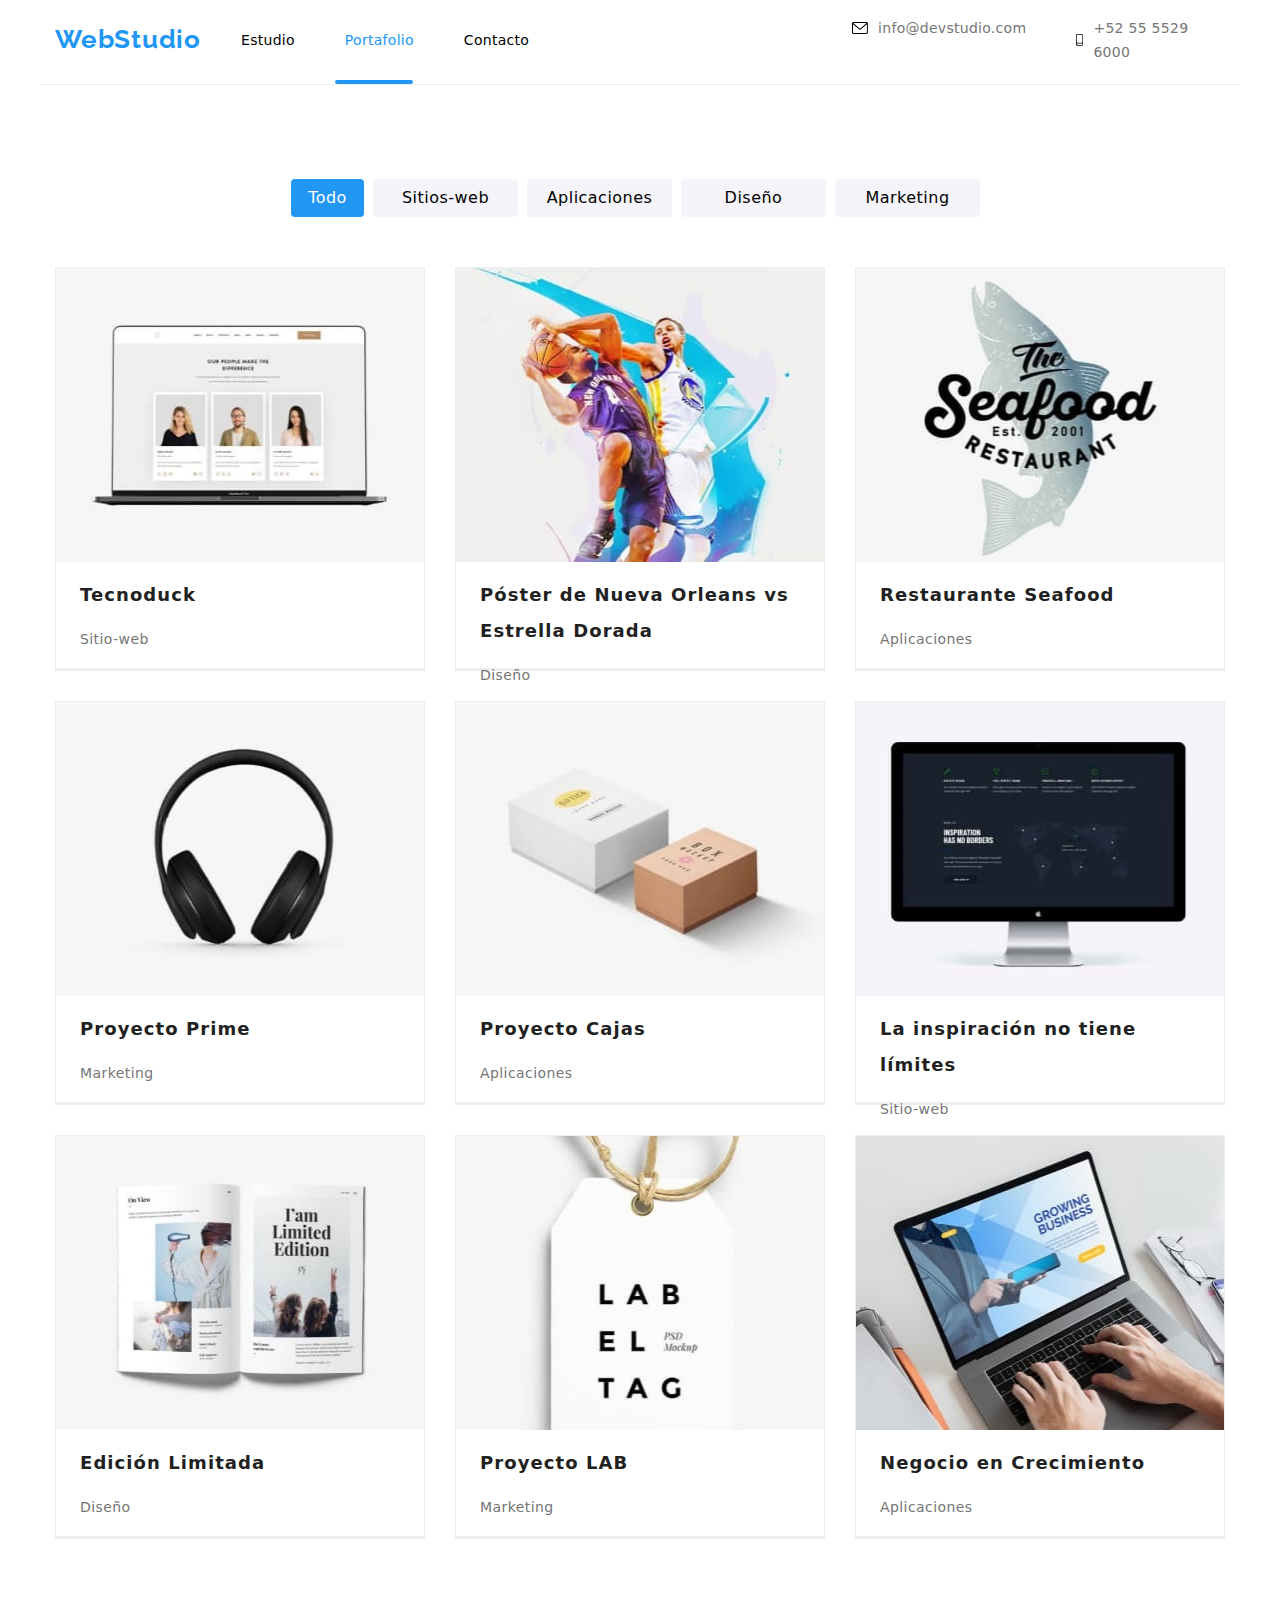
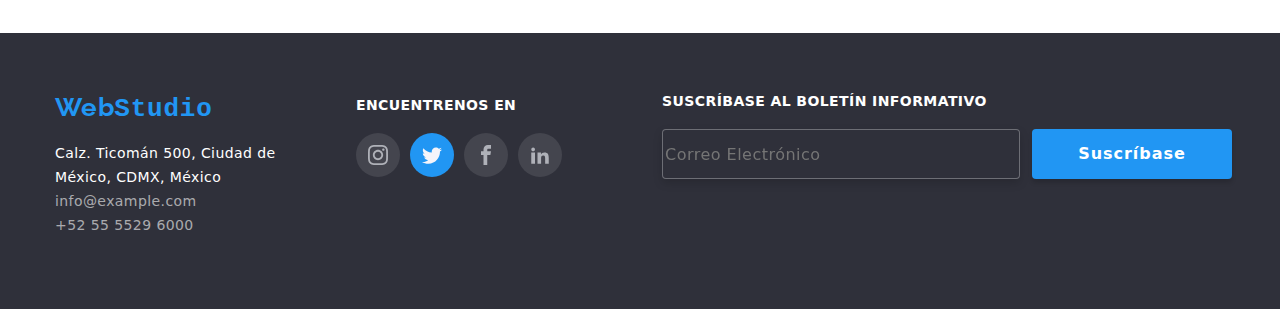
==== portfolio.html @ b9a4eb81 "Se agrego formulaciorio al footer" ====
<!DOCTYPE html>
<html lang="en">

<head>
    <meta charset="UTF-8">
    <meta http-equiv="X-UA-Compatible" content="IE=edge">
    <meta name="viewport" content="width=device-width, initial-scale=1.0">
    <title>Portafolio</title>
    <link rel="stylesheet" href="./css/styles.css">
    <link rel="stylesheet" href="./css/modern-normalize.css">
    <link rel="preconnect" href="https://fonts.googleapis.com">
    <link rel="preconnect" href="https://fonts.gstatic.com" crossorigin>
    <link
        href="https://fonts.googleapis.com/css2?family=Raleway:wght@700&family=Roboto:wght@400;500;700;900&display=swap"
        rel="stylesheet">
</head>

<body>
    <!-- <div class="container"> -->
    <header>
        <div class="container portafolio-cabezera">
            <section class="cabezera">
                <nav class="cont-nav">
                    <a class="link-web" href="http://webstudio.com.bo/" target="_blank"
                        title="Ir a pagina">WebStudio</a>
                    <!-- La navegación а otros sitios -->
                    <ul class="link-nav">
                        <li><a href="./index.html">Estudio</a></li>
                        <li class="current"><a href="./portfolio.html">Portafolio</a></li>
                        <li><a href="#">Contacto</a></li>
                    </ul>

                    <!-- target="_blank" Este atribito o etiqueta no regideriona a otra pagina cuando hacemos click sobre algun tipo en especifico del texto -->
                    <!-- title="" Nos pone una descripción cuando pones el cursor sobre algun texto o algo en especifico -->
                </nav>

                <ul class="link-cont">
                    <li>
                        <a class="email1" href="mailto:info@devstudio.com">
                            <svg class="icons-header1" width="70" height="70">
                                <use href="./images/icons.svg#icon-mail"></use>
                            </svg>info@devstudio.com</a>
                    </li>
                    <li><a class="contacto" href="tel:+525555296000">
                            <svg class="icons-header2" width="70" height="70">
                                <use href="./images/icons.svg#icon-telfono-inteligente"></use>
                            </svg>+52 55 5529 6000</a>
                    </li>
                </ul>
            </section>
            <section class="border-portafolio">
            </section>
        </div>
    </header>

    <main>
        <!-- Contenedor del portafolio -->
        <div class="container section">
            <section class="cuepo-portafolio">
                <!-- Contenedor de bonotes -->
                <ul class="cont-button">
                    <li class="cont-boton">
                        <button class="button1" type="button">Todo</button>
                    </li>

                    <li class="cont-boton">
                        <button class="button" type="button">Sitios-web</button>
                    </li>
                    <li class="cont-boton">
                        <button class="button" type="button">Aplicaciones</button>
                    </li>
                    <li class="cont-boton">
                        <button class="button" type="button">Diseño</button>
                    </li>
                    <li class="cont-boton">
                        <button class="button" type="button">Marketing</button>
                    </li>
                </ul>

                <!-- Contenedor de imagenes -->

                <ul class="cont-portafolio-img">
                    <li class="cont-img-portafolio">
                        <a href="#" class="link-portafolio">
                            <img class="image-por" src="./images/img_portafolio1.jpg" alt="Plano 1" width="370">
                            <p class="img-parrafo">Tecnoduck es una plataforma de distribución de coronavirus de
                                última generación.
                                Las compañías usan esta plataforma para
                                el espionaje digital y los ataques a los servidores seguros de la competencia.
                            </p>
                        </a>
                        <h2 class="portfolio-title">Tecnoduck</h2>
                        <p class="portfolio-text">Sitio-web</p>
                    </li>
                    <li class="cont-img-portafolio">
                        <a href="#" class="link-portafolio">
                            <img class="image-por" src="./images/img_portafolio2.jpg" alt="Plano 2" width="370">
                            <p class="img-parrafo">Lorem ipsum dolor sit amet, consectetur adipisicing elit. Nam
                                earum quibusdam possimus sit eligendi maiores labore tenetur, molestiae voluptatum
                                dignissimos.</p>
                        </a>
                        <h2 class="portfolio-title">Póster de Nueva Orleans vs Estrella Dorada</h2>
                        <p class="portfolio-text">Diseño</p>
                    </li>
                    <li class="cont-img-portafolio1">
                        <a href="#" class="link-portafolio">
                            <img class="image-por" src="./images/img_portafolio3.jpg" alt="Plano 3" width="370">
                            <p class="img-parrafo">Lorem ipsum dolor sit amet, consectetur adipisicing elit. Iure
                                culpa ut dolores ipsum minima excepturi, sunt optio aperiam velit incidunt.</p>
                        </a>
                        <h2 class="portfolio-title">Restaurante Seafood</h2>
                        <p class="portfolio-text">Aplicaciones</p>
                    </li>
                    <li class="cont-img-portafolio">
                        <a href="#" class="link-portafolio">
                            <img class="image-por" src="./images/img_portafolio4.jpg" alt="Plano 4" width="370">
                            <p class="img-parrafo">Lorem ipsum dolor sit amet consectetur adipisicing elit. Impedit
                                animi reprehenderit iure, iusto voluptatum facere quibusdam aspernatur tempora
                                consectetur</p>
                        </a>
                        <h2 class="portfolio-title">Proyecto Prime</h2>
                        <p class="portfolio-text">Marketing</p>
                    </li>
                    <li class="cont-img-portafolio">
                        <a href="#" class="link-portafolio">
                            <img class="image-por" src="./images/img_portafolio5.jpg" alt="Plano 5" width="370">
                            <p class="img-parrafo">Tecnoduck es una plataforma de distribución de coronavirus de
                                última generación.
                                Las compañías usan esta plataforma para
                                el espionaje digital y los ataques a los servidores seguros de la competencia.
                            </p>
                        </a>
                        <h2 class="portfolio-title">Proyecto Cajas</h2>
                        <p class="portfolio-text">Aplicaciones</p>
                    </li>
                    <li class="cont-img-portafolio1">
                        <a href="#" class="link-portafolio">
                            <img class="image-por" src="./images/img_portafolio6.jpg" alt="Plano 6" width="370">
                            <p class="img-parrafo">Tecnoduck es una plataforma de distribución de coronavirus de
                                última generación.
                                Las compañías usan esta plataforma para
                                el espionaje digital y los ataques a los servidores seguros de la competencia.
                            </p>
                        </a>
                        <h2 class="portfolio-title">La inspiración no tiene límites</h2>
                        <p class="portfolio-text">Sitio-web</p>
                    </li>
                    <li class="cont-img-portafolio2">
                        <a href="#" class="link-portafolio">
                            <img class="image-por" src="./images/img_portafolio7.jpg" alt="Plano 7" width="370">
                            <p class="img-parrafo">Tecnoduck es una plataforma de distribución de coronavirus de
                                última generación.
                                Las compañías usan esta plataforma para
                                el espionaje digital y los ataques a los servidores seguros de la competencia.
                            </p>
                        </a>
                        <h2 class="portfolio-title">Edición Limitada</h2>
                        <p class="portfolio-text">Diseño</p>
                    </li>
                    <li class="cont-img-portafolio2">
                        <a href="#" class="link-portafolio">
                            <img class="image-por" src="./images/img_portafolio8.jpg" alt="Plano 8" width="370">
                            <p class="img-parrafo">Tecnoduck es una plataforma de distribución de coronavirus de
                                última generación.
                                Las compañías usan esta plataforma para
                                el espionaje digital y los ataques a los servidores seguros de la competencia.
                            </p>
                        </a>
                        <h2 class="portfolio-title">Proyecto LAB</h2>
                        <p class="portfolio-text">Marketing</p>
                    </li>
                    <li class="cont-img-portafolio3">
                        <a href="#" class="link-portafolio">
                            <img class="image-por" src="./images/img_portafolio9.jpg" alt="Plano 9" width="370">
                            <p class="img-parrafo">Tecnoduck es una plataforma de distribución de coronavirus de
                                última generación.
                                Las compañías usan esta plataforma para
                                el espionaje digital y los ataques a los servidores seguros de la competencia.
                            </p>
                        </a>
                        <h2 class="portfolio-title">Negocio en Crecimiento</h2>
                        <p class="portfolio-text">Aplicaciones</p>
                    </li>
                </ul>
            </section>
        </div>
    </main>

    <footer>
        <div class="container container-footer">
            <section class="cont-footer">
                <a class="link-web-footer" href="https://taupe-melba-f719b1.netlify.app/" target="_blank"
                    title="Ir a pagina">Web<samp class="studiouno">Studio</samp></a>
                <address>
                    <ul class="link-footer">
                        <li><a class="link-map" href="https://goo.gl/maps/KDuvCetYGWwRNp6s5" target="_blank"
                                title="Ir a mapa">Calz.
                                Ticomán 500, Ciudad de México, CDMX, México</a></li>
                        <li><a class="link-con" href="mailto:info@example.com"
                                title="Enviar Correo">info@example.com</a>
                        </li>
                        <li><a class="link-con" href="tel:+525555296000">+52 55 5529 6000</a></li>
                    </ul>
                </address>
            </section>
            <div class="cont-footer-redes">
                <h3 class="title-footer">ENCUENTRENOS EN</h3>
                <div class="container-redes-footer">
                    <a class="icons-redes-footer" href="">
                        <svg class="redes" widht="20" heigh="20">
                            <use href="./images/icons.svg#icon-instagram"></use>
                        </svg>
                    </a>
                    <a class="icons-redes-footer1" href="">
                        <svg class="redes" widht="20" height="20">
                            <use href="./images/icons.svg#icon-twitter"></use>
                        </svg>
                    </a>
                    <a class="icons-redes-footer" href="">
                        <svg class="redes" widht="20" height="20">
                            <use href="./images/icons.svg#icon-facebook"></use>
                        </svg>
                    </a>
                    <a class="icons-redes-footer" href="">
                        <svg class="redes" widht="20" height="20">
                            <use href="./images/icons.svg#icon-linkedin"></use>
                        </svg>
                    </a>
                </div>
            </div>
            <form class="form-footer" name="suscripcion" autocomplete="off" novalidate>
                <div class="form-sucrib">
                    <label class="tex-for" for="correo"> SUSCRÍBASE AL BOLETÍN INFORMATIVO</label>
                    <input class="input-footer" type="correo" name="correo" id="correo"
                        placeholder="Correo Electrónico">
                </div>
                <button class="for-button" type="submit">Suscríbase</button>
            </form>
        </div>
    </footer>
    <!-- </div> -->
</body>

</html>
---- css/styles.css ----
body {
    font-family: 'Roboto', 'Arial', sans-serif;
    Background: #ffffff;
    margin: 0%;
}

:root {
    --var-color-text: #757575;
    --var-color-fondo-hover-focus: #2196F3;
    --var-colo-text-hover-focus: #FFFFFF;
    --var-color-fondo: #2F303A;
    --var-color-fondo1: #F5F4FA;
}

.container {
    width: 1200px;
    margin-left: 15px;
    margin-right: 15px;
    margin: 0 auto;
}

.section {
    margin: 0 auto;
    padding-bottom: 94px;
    padding-top: 94px;
    /* background: #2196F3; */
}


/* En esta posición trabajamos en el header */

header {
    background: #FFFFFF;
}

.principal-cabezera {
    border-bottom: 4px solid #ECECEC;
}

.portafolio-cabezera {
    border-bottom: 1px solid #ECECEC;
}

.cabezera {
    height: 80px;
    display: flex;
}

.cont-nav {
    display: flex;
    padding-left: 15px;
}

.link-web {
    text-decoration: none;
    margin: auto;

    font-family: 'Raleway';
    font-style: normal;
    font-weight: 700;
    font-size: 26px;
    line-height: 1.15em;
    text-align: right;
    letter-spacing: 0.03em;
    color: #2196F3;
}

.border-principal {
    width: 48px;
    height: 4px;
    margin-left: 200px;
    top: 76px;

    background: #2196F3;
    border-radius: 2px;
}

.border-portafolio {
    width: 78px;
    height: 4px;
    margin-left: 295px;
    top: 0px;

    background: #2196F3;
    border-radius: 2px;
}

/* Estilos de svg */

.icons-header {
    Width: 16px;
    Height: 12px;
    margin-right: 10px;
    padding: 0px;
}

.icons-header1 {
    Width: 16px;
    Height: 12px;
    margin-right: 10px;
    padding: 0px;
}

.icons-header2 {
    Width: 10px;
    Height: 16px;
    margin-right: 10px;
    padding: 0px;
}

.email:hover,
.contacto:hover,
.email:focus,
.contacto:focus,
.email1:hover,
.email1:focus {
    fill: #2196F3;
}

.images-vect {
    display: flex;
    justify-content: center;
    align-items: center;
    width: 270px;
    height: 120px;
    background: #F5F4FA;
    margin-bottom: 30px;
}


.images-vect:hover {
    border: 2px solid var(--var-color-fondo-hover-focus);
    border-radius: 2px;
}

.images-vect:hover {
    fill: #2196F3;
}

.container-redes-socia {
    display: flex;
    justify-content: center;
    height: 44px;
    margin-top: 16px;
    padding: 0px;
    margin: 0 auto;
    margin-top: 16px;
}

.container-redes-footer {
    display: flex;
    justify-content: center;
    height: 44px;
    margin-top: 16px;
    padding: 0px;
    margin: 0 auto;
    margin-top: 16px;
}

.icons-redes {
    border-radius: 50%;
    height: 44px;
    margin-right: 10px;
    padding: 12px;
    fill: #afb1b8;
    margin-bottom: 0px;
}

.icons-redes-footer {
    border-radius: 50%;
    height: 44px;
    margin-right: 10px;
    padding: 12px;
    background: rgba(255, 255, 255, 0.1);
    fill: #afb1b8;
    margin-bottom: 0px;
}

.icons-redes-footer1 {
    border-radius: 50%;
    height: 44px;
    margin-right: 10px;
    padding: 12px;
    background: #2196F3;
    fill: #F5F4FA;
    margin-bottom: 0px;
}

.icons-redes:hover,
.icons-redes-footer:hover,
.icons-redes-footer1:hover,
.icons-redes:focus,
.icons-redes-footer:focus,
.icons-redes-footer1:focus {
    background: #2196F3;
    fill: #F5F4FA;
}

.redes {
    width: 20px;
    height: 20px;
}

section.container-clientes {
    display: flex;
    flex-direction: column;
    margin: 0 auto;
    margin-top: 59px;
}

.container-icons-clientes {
    display: flex;
    justify-content: center;
}

.icons-clientes {
    display: flex;
    justify-content: center;
    align-items: center;
    border: 1px solid #AFB1B8;
    border-radius: 4px;
    Width: 170px;
    Height: 81px;
    fill: #AFB1B8;
    margin-right: 30px;
}

.icons-clientes-6 {
    display: flex;
    justify-content: center;
    align-items: center;
    border: 1px solid #AFB1B8;
    border-radius: 4px;
    Width: 170px;
    Height: 81px;
    fill: #AFB1B8;
}

.icons-clientes:hover,
.icons-clientes-6:hover {
    fill: #2196F3;
    border: 2px solid var(--var-color-fondo-hover-focus);
    border-radius: 2px;
}

.cliente-1 {
    width: 41px;
    height: 46.7px;
}

.cliente-2 {
    width: 40px;
    height: 52px;
}

.cliente-3 {
    width: 43.46px;
    height: 41.18px;
}

.cliente-4 {
    width: 84.44px;
    height: 40.62px;
}

.cliente-5 {
    width: 62.54px;
    height: 45.43px;
}

.cliente-6 {
    width: 93.73px;
    height: 43.93px;
}

.title-footer {
    font-style: normal;
    font-weight: 700;
    font-size: 14px;
    line-height: 1.7142em;
    letter-spacing: 0.03em;
    text-transform: uppercase;
    color: #FFFFFF;
    margin: 0 auto;
}

.cont-footer {
    margin-right: 70px;
}

/* En esta posición trabajo en la lista de navegación */
.link-nav {
    display: flex;
    list-style: none;
    margin: auto;
}

.link-nav a {
    text-decoration: none;
    font-style: normal;
    color: var(--var-color-title);
    font-weight: 500;
    font-size: 14px;
    line-height: 1.7142em;
    letter-spacing: 0.02em;
    margin: auto;
    margin-right: 50px;

}

.current {
    color: var(--var-color-fondo-hover-focus);
}

.link-nav a:hover,
.link-nav a:focus,
.link-nav a:active {
    color: var(--var-color-fondo-hover-focus);
}


/* En esta ósición trabajo de la lista de contacto */

.link-cont {
    display: flex;
    list-style: none;
    margin: auto;
    padding: 0px;
    padding-left: 273px;

}

.link-cont a {
    display: flex;
    align-items: center;
    text-decoration: none;
    font-style: normal;
    font-weight: 500;
    font-size: 14px;
    line-height: 1.7142em;
    letter-spacing: 0.02em;
    color: var(--var-color-text);
    margin-right: 50px;
    padding: 0px;
}

a.email {
    color: #2196F3;
}

svg.icons-header {
    fill: #2196F3;
}



.link-cont a:hover,
.link-cont a:focus {
    color: var(--var-color-fondo-hover-focus);
}

/* Ya esta listo el header */
/* ************************************** */
/* En esta posición trabajamos en el main */
/* ************************************** */
main {
    background: var(--var-colo-text-hover-focus);
}

main li {
    list-style: none;
}

.conten-prin {
    background-image: linear-gradient(rgba(47, 48, 58, 0.4), rgba(47, 48, 58, 0.4)), url(../images/images2/Imagen.jpg);
    background-size: cover;
    max-width: 1600px;
    min-height: 600px;
    filter: drop-shadow(0px 4px 4px rgba(0, 0, 0, 0.25));
    margin: auto;
    padding-top: 200px;
    padding-bottom: 181px;
}

/* Trabajo en la section del titulo principal */

.title {
    width: 696px;
    display: block;
    margin: 0 auto;
    padding: 0px;
    padding-bottom: 41px;
    font-style: normal;
    font-weight: 900;
    font-size: 44px;
    line-height: 1.363em;
    /* or 136% */

    text-align: center;
    justify-content: center;
    letter-spacing: 0.06em;
    text-transform: uppercase;

    color: #FFFFFF;
}

/* Trabajo en la seción del boton pagina Principal */
.boton {
    /* Centrar boton */
    display: flex;
    margin: 0 auto;
    align-items: center;
    justify-content: center;
    background: #2196F3;
    color: #FFFFFF;
    padding-top: 10px;
    padding-left: 32px;
    padding-right: 32px;
    padding-bottom: 10px;

    /* Le damos estilo a las letras  */
    font-family: inherit;
    font-style: normal;
    font-weight: 700;
    font-size: 16px;
    line-height: 1.875em;
    letter-spacing: 0.06em;
    cursor: pointer;
    border-radius: 4px;
    border: 2px solid var(--brand-color);
}

.boton:hover,
.boton:focus,
.boton:active {
    box-shadow: 0px 4px 4px rgba(0, 0, 0, 0.15);
    background: var(--var-color-fondo-hover-focus);
    color: var(--var-colo-text-hover-focus);
}

.principal-detalles {
    padding: 0px;
    margin: 0 auto;
}

.principal-detalles ul {
    display: flex;
    justify-content: center;
    margin: 0 auto;
    padding: 0px;
}

.lis-detalle {
    margin-right: 30px;
}

.principal-title {
    font-style: normal;
    font-weight: 700;
    font-size: 14px;
    line-height: 1.428em;
    letter-spacing: 0.03em;
    text-transform: uppercase;
    margin: 0 auto;
    color: var(--var-color-title);
}

.principal-text {
    width: 270px;
    margin: auto;
    font-size: 14px;
    text-align: justify;
    line-height: 1.71em;
    /* or 171% */
    letter-spacing: 0.03em;
    color: var(--var-color-text);
}

.principal-title-equipo {
    font-style: normal;
    font-weight: 700;
    font-size: 14px;
    text-align: center;
    line-height: 1.428em;
    letter-spacing: 0.03em;
    text-transform: uppercase;
    color: var(--var-color-title);
}

/* Aplicamos hover para los titulos */
.title:hover,
.principal-title:hover,
.principal-title:hover,
.principal-text:hover,
.principal-text:active,
.title-pg-principal:hover,
.principal-title-equipo:hover,
.principal-text-equipo:hover,
.portfolio-title:hover,
.portfolio-text:hover,
.images-detalle p:hover,
.images-detalle1 p:hover,
.title-footer:hover {
    text-decoration: underline var(--var-color-fondo-hover-focus) 1px;
}

.principal-text-equipo {
    margin: auto;
    font-size: 14px;
    text-align: center;
    line-height: 1.71em;
    /* or 171% */
    letter-spacing: 0.03em;
    color: var(--var-color-text);
}

/* Centramos las imagenes en la pagina principal */
.cont-img {
    display: flex;
    flex-wrap: wrap;
    justify-content: center;
    margin: auto;
    padding-top: 94px;
    padding-bottom: 94px;
}

/* Trabajamos en los titulos del cuerpo h2 */
.title-pg-principal {
    margin: auto;
    padding-bottom: 50px;
    font-style: normal;
    font-weight: 700;
    font-size: 36px;
    line-height: 1.166em;
    text-align: center;
    letter-spacing: 0.03em;
    color: var(--var-color-title);
}

.list-img {
    display: flex;
    margin: 0px;
    padding: 0px;
}

.images-detalle1 {
    width: 373.16px;
    height: 323.7px;
    margin-left: 30.26px;
    margin-right: 23.42px;

    position: relative;
    overflow: hidden;
    display: flex;
    justify-content: center;
}

.images-detalle {
    width: 373.16px;
    height: 323.7px;

    position: relative;
    overflow: hidden;
    display: flex;
    justify-content: center;

}

.images-detalle p {
    font-style: normal;
    font-weight: 700;
    font-size: 14px;
    line-height: 1.7142em;
    text-align: center;
    letter-spacing: 0.03em;
    text-transform: uppercase;
    color: #FFFFFF;

    position: absolute;
    top: 0%;
    width: 373.16px;
    padding-top: 27px;
    padding-bottom: 27px;
    background: rgba(47, 48, 58, 0.8);
    margin: auto;
    margin-top: 66%;
}

.images-detalle1 p {
    font-style: normal;
    font-weight: 700;
    font-size: 14px;
    line-height: 1.7142em;
    text-align: center;
    letter-spacing: 0.03em;
    text-transform: uppercase;
    color: #FFFFFF;

    position: absolute;
    top: 0%;
    width: 373.16px;
    padding-top: 27px;
    padding-bottom: 27px;
    background: rgba(47, 48, 58, 0.8);
    margin: auto;
    margin-top: 66%;
}

.images-detalle p:hover,
.images-detalle1 p:hover {
    border: 2px solid var(--var-color-fondo-hover-focus);
    border-radius: 2px;
}

.image-prin-detalle {
    width: 373.16px;
    height: 323.7px;
}

.image-prin-detalle:hover,
.image-prin-equipo:hover {
    border: 2px solid var(--var-color-fondo-hover-focus);
    border-radius: 2px;
}

/* Trabajo en la section de nuestro equipo */
.color-equipo {
    background: var(--var-color-fondo1);
}

.con-equipo {
    display: flex;
    flex-wrap: wrap;
    padding-bottom: 94px;
    padding-top: 94px;
}

.lis-equipo {
    display: flex;
    margin: auto;
    padding: 0px
}

.conten-img-equipo {
    background: #FFFFFF;
    margin-right: 30px;
    padding-bottom: 30px;

    box-shadow: 0px 1px 3px rgba(0, 0, 0, 0.12), 0px 1px 1px rgba(0, 0, 0, 0.14), 0px 2px 1px rgba(0, 0, 0, 0.2);
    border-radius: 0px 0px 4px 4px;
}

.conten-img-equipo1 {
    background: #FFFFFF;
    margin: 0 auto;
    box-shadow: 0px 1px 3px rgba(0, 0, 0, 0.12), 0px 1px 1px rgba(0, 0, 0, 0.14), 0px 2px 1px rgba(0, 0, 0, 0.2);
    border-radius: 0px 0px 4px 4px;
}

.image-prin-equipo {
    width: 270px;
    height: 260px;
}

/* Trabajamos en el portafolio */
.cuepo-portafolio {
    margin: 0 auto;
    padding: 0px;
}

/* Trabajo en la seción del boton pagina Portafolio */
.cont-button {
    display: flex;
    align-items: center;
    justify-content: center;
    margin: auto;
    padding: 0px;
    padding-bottom: 50px;
}

.button1 {
    width: 73px;
    height: 38px;
    margin-right: 9px;

    font-family: inherit;
    font-style: normal;
    font-weight: 500;
    font-size: 16px;
    line-height: 1.625em;
    text-align: center;
    letter-spacing: 0.03em;
    color: var(--var-colo-text-hover-focus);
    border: 2px solid var(--brand-color);
    border-radius: 4px;
    Background: var(--var-color-fondo-hover-focus);
}

.button {
    width: 145px;
    height: 38px;
    margin-right: 9px;
    background: var(--var-color-fondo1);

    font-family: inherit;
    font-style: normal;
    font-weight: 500;
    font-size: 16px;
    line-height: 1.625em;
    border: 2px solid var(--brand-color);
    border-radius: 4px;
    /* identical to box height, or 162% */
    text-align: center;
    letter-spacing: 0.03em;
}

.button:hover,
.button:focus,
.button:active,
.button1:hover,
.button1:focus,
.button1:active {
    cursor: pointer;
    background: var(--var-color-fondo-hover-focus);
    color: var(--var-colo-text-hover-focus);
    box-shadow: 0px 3px 1px rgba(0, 0, 0, 0.1), 0px 1px 2px rgba(0, 0, 0, 0.08), 0px 2px 2px rgba(0, 0, 0, 0.12);
}

.cont-portafolio-img {
    margin: 0 auto;
    padding: 0px;
    display: flex;
    flex-wrap: wrap;
    justify-content: center;
}

.cont-img-portafolio {
    width: 370px;
    height: 404px;
    margin-right: 30px;
    margin-bottom: 30px;
    border: 1px solid #EEEEEE;
    border-bottom: 3px solid #EEEEEE;
    cursor: pointer;
}

.cont-img-portafolio1 {
    width: 370px;
    height: 404px;
    margin-bottom: 30px;
    border: 1px solid #EEEEEE;
    border-bottom: 3px solid #EEEEEE;
    cursor: pointer;
}

.cont-img-portafolio2 {
    width: 370px;
    height: 404px;
    margin-right: 30px;
    border: 1px solid #EEEEEE;
    border-bottom: 3px solid #EEEEEE;
    cursor: pointer;
}

.cont-img-portafolio3 {
    width: 370px;
    height: 404px;
    border: 1px solid #EEEEEE;
    border-bottom: 3px solid #EEEEEE;
    cursor: pointer;
}

.cont-img-portafolio:hover,
.cont-img-portafolio1:hover,
.cont-img-portafolio2:hover,
.cont-img-portafolio3:hover {
    background: #FFFFFF;
    box-shadow: 0px 1px 1px rgba(0, 0, 0, 0.12), 0px 4px 4px rgba(0, 0, 0, 0.06), 1px 4px 6px rgba(0, 0, 0, 0.16);
}

.link-portafolio {
    position: relative;
    overflow: hidden;
    display: flex;
    justify-content: center;
}

.image-por {
    width: 370px;
    height: 294px;
    padding-right: 1px;
}

.img-parrafo {
    width: 370px;
    height: 294px;
    font-style: normal;
    font-weight: 400;
    font-size: 18px;
    line-height: 1.55em;
    letter-spacing: 0.03em;
    color: #FFFFFF;
    position: absolute;
    text-align: justify;
    padding: 64px 24px;
    margin: 0 auto;
    background-color: rgba(33, 150, 243, 0.9);
    top: 294px;
    transition-duration: 250ms;
}

.link-portafolio:hover>.img-parrafo {
    top: 0px;
}

/* Trabajamos en los titulos del cuerpo h3 */
.portfolio-title {
    margin-left: 24px;
    margin-right: 24px;
    font-style: normal;
    font-weight: 700;
    font-size: 18px;
    line-height: 2em;
    color: #212121;
    /* identical to box height, or 200% */
    letter-spacing: 0.06em;
}

.portfolio-text {
    margin-left: 24px;
    margin-right: 24px;
    font-size: 14px;
    line-height: 1.71em;
    letter-spacing: 0.03em;
    color: var(--var-color-text);
}

/* En esta posición trabajamos en el footer */

footer {
    background: var(--var-color-fondo);
}

.container-footer {
    display: flex;
    padding-left: 15px;
    padding-right: 15px;
    padding-top: 60px;
    padding-bottom: 60px;
}

.link-web-footer {
    text-decoration: none;
    font-family: 'Raleway';
    font-style: normal;
    font-weight: 700;
    font-size: 26px;
    line-height: 1.15em;
    color: #2196F3;
    /* identical to box height */
    letter-spacing: 0.03em;
}

.link-footer {
    list-style: none;
    font-style: normal;
    padding: 0%;
    width: 231px;
    height: 92px;
}

.link-footer a:hover,
.link-footer a:focus {
    color: var(--var-color-fondo-hover-focus);
}

.link-footer a {
    text-decoration: none;
    font-style: normal;

}

.link-map {
    font-style: normal;
    font-weight: 400;
    font-size: 14px;
    line-height: 1.7142em;
    /* or 171% */
    letter-spacing: 0.03em;
    color: #FFFFFF;
}

.link-con {
    font-style: normal;
    font-weight: 400;
    font-size: 14px;
    line-height: 1.7142em;
    ;
    /* or 171% */
    letter-spacing: 0.03em;
    color: rgba(255, 255, 255, 0.6);
}

.backdrop {
    position: fixed;
    top: 0;
    left: 0;
    width: 100vw;
    height: 100vh;
    background-color: rgba(0, 0, 0, 0.2);
    opacity: 1;
    opacity: 1;
    visibility: visible;
    transition: opacity 250ms cubic-bezier(0.4, 0, 0.2, 1), visibility 250ms cubic-bezier(0.4, 0, 0.2, 1);
    display: flex;
    z-index: 1;
}

.backdrop.is-hidden {
    opacity: 0;
    visibility: hidden;
    pointer-events: none;
}

.modal {
    background: #ffffff;
    box-shadow: 0px 1px 3px rgba(0, 0, 0, 0.12), 0px 1px 1px rgba(0, 0, 0, 0.14),
        0px 2px 1px rgba(0, 0, 0, 0.2);
    border-radius: 4px;
    width: 528px;
    height: 581px;
    margin: auto;
}

.button-modal-close {
    position: relative;
    left: 500px;
    padding: 4px 8px;
    border-radius: 50%;
    border: 1px solid rgba(0, 0, 0, 0.1);
    background: #ffffff;
    cursor: pointer;
}

.formu {
    display: flex;
    flex-direction: column;
    align-items: center;
}

.form-modal {
    width: 448px;
    display: flex;
    flex-direction: column;
    margin-bottom: 10px;
}

.submit {
    background-color: #2196F3;
    display: block;
    margin: auto;
    cursor: pointer;

    width: 200px;
    height: 50px;
    background: #188CE8;
    box-shadow: 0px 4px 4px rgba(0, 0, 0, 0.15);
    border-radius: 4px;
    border: #188CE8;

    font-family: 'inherit';
    font-style: normal;
    font-weight: 700;
    font-size: 16px;
    line-height: 30px;
    /* identical to box height, or 188% */


    align-items: center;
    text-align: center;
    letter-spacing: 0.06em;

    color: #FFFFFF;
}

.modal-datos {
    width: 448px;
    height: 40px;
    border: 1px solid rgba(33, 33, 33, 0.2);
    border-radius: 4px;
}

.modal-coment {
    width: 448px;
    height: 120px;
    border: 1px solid rgba(33, 33, 33, 0.2);
    border-radius: 4px;
    margin: 0 auto;
}

textarea {
    resize: none;
}

.form-footer {
    display: flex;
}

.form-sucrib {
    display: flex;
    flex-direction: column;
    margin-left: 90px;
    margin-right: 12px;
}

.for-button {
    width: 200px;
    height: 50px;
    margin-top: 36px;
    background: #2196F3;
    box-shadow: 0px 4px 4px rgba(0, 0, 0, 0.15);
    border-radius: 4px;
    border: #2196F3;

    font-style: normal;
    font-weight: 700;
    font-size: 16px;
    line-height: 30px;
    /* identical to box height, or 188% */
    align-items: center;
    text-align: center;
    letter-spacing: 0.06em;
    color: #FFFFFF;
}

.input-footer {
    width: 358px;
    height: 50px;
    margin-top: 20px;

    border: 1px solid rgba(255, 255, 255, 0.3);
    filter: drop-shadow(0px 4px 4px rgba(0, 0, 0, 0.15));
    border-radius: 4px;
    background: #2F303A;


    font-style: normal;
    font-weight: 400;
    font-size: 16px;
    line-height: 20px;
    /* identical to box height, or 125% */
    letter-spacing: 0.03em;
    color: rgba(255, 255, 255, 0.6);
}

.tex-for {
    font-style: normal;
    font-weight: 700;
    font-size: 14px;
    line-height: 16px;
    letter-spacing: 0.03em;
    text-transform: uppercase;

    color: #FFFFFF;
}
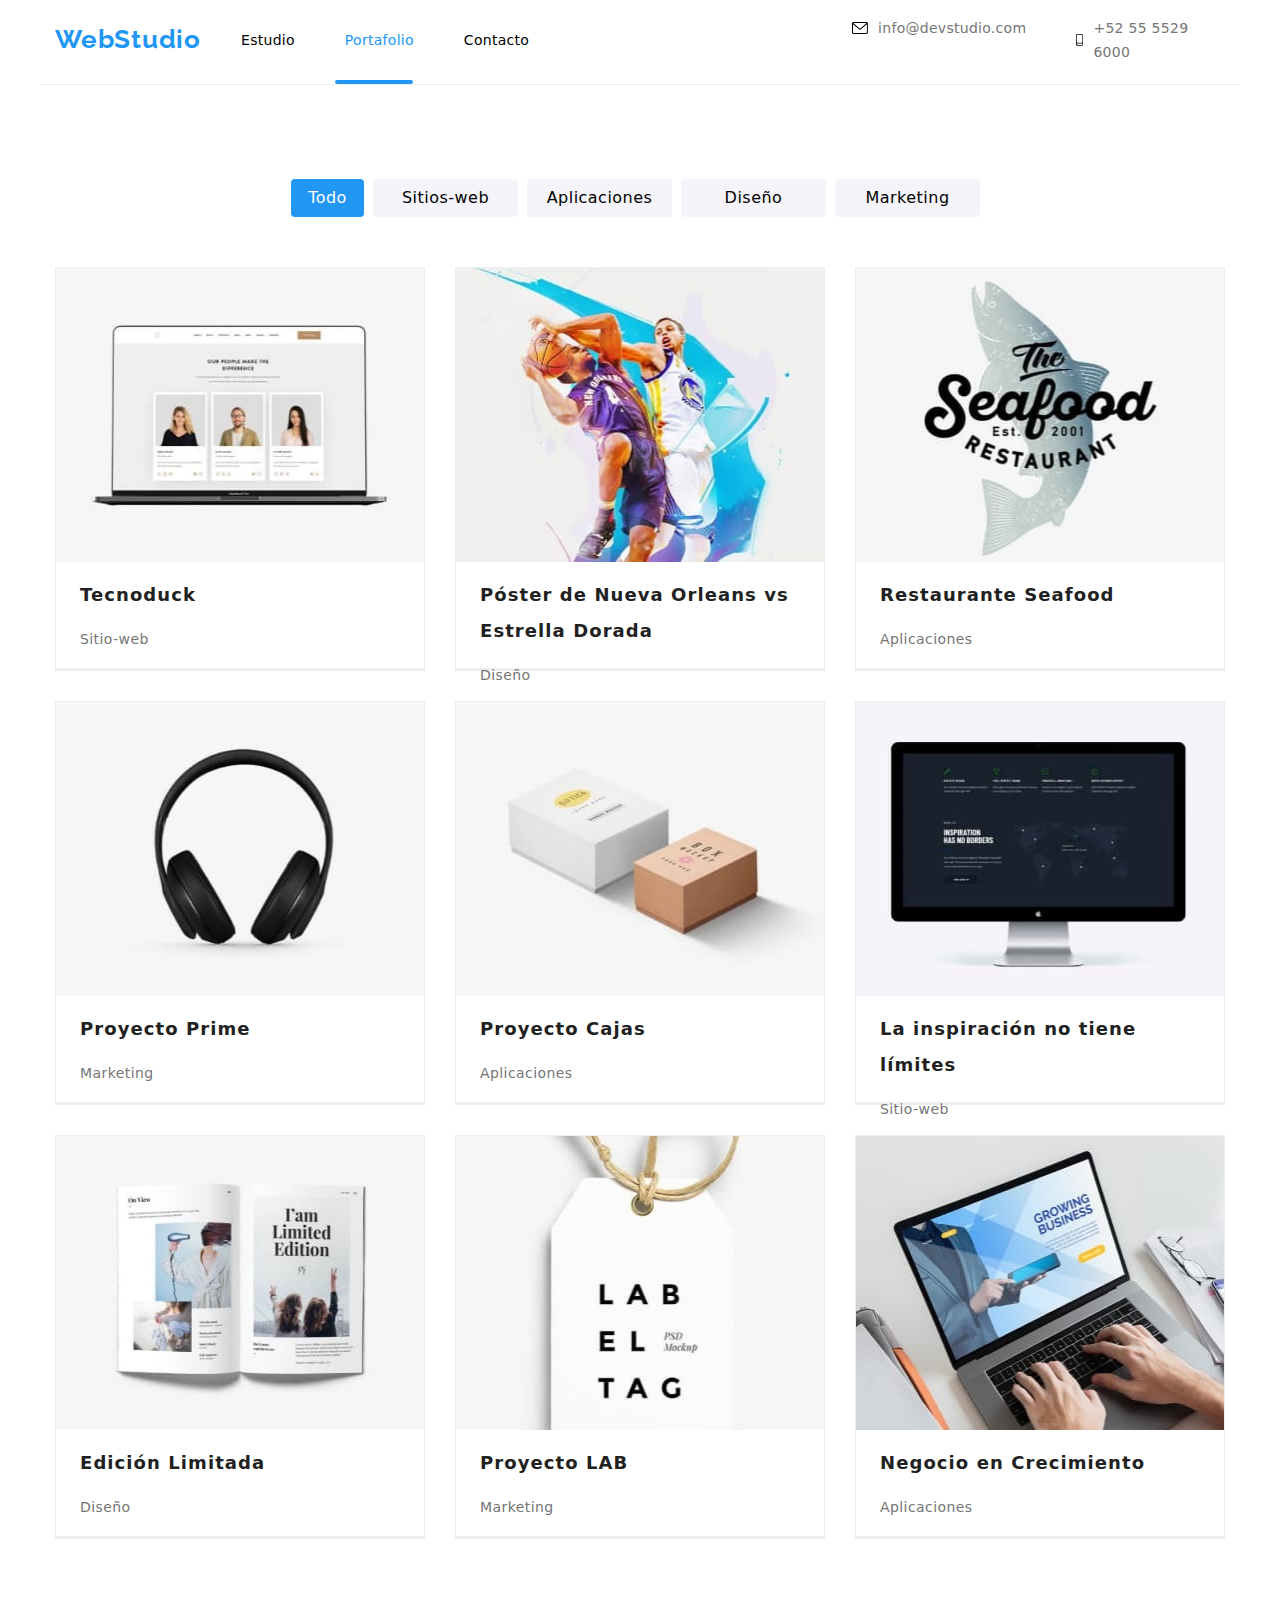
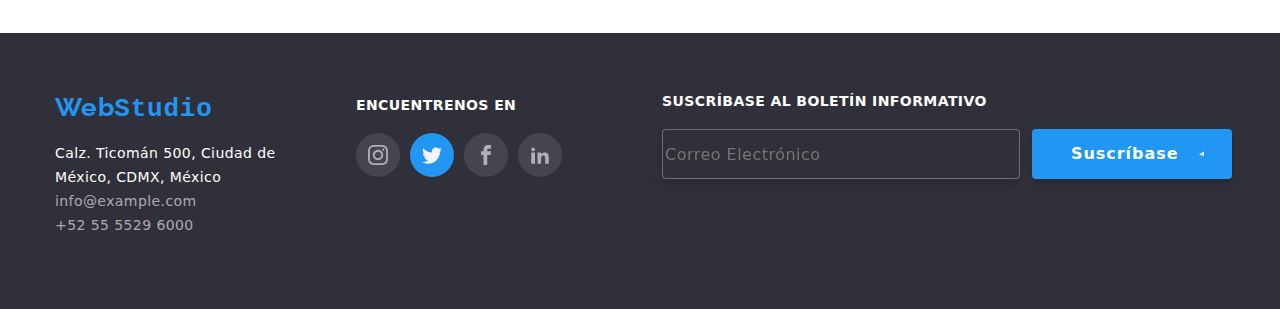
==== commit e293295c: "nuevos cambios" ====
--- a/portfolio.html
+++ b/portfolio.html
@@ -16,7 +16,6 @@
 </head>
 
 <body>
-    <!-- <div class="container"> -->
     <header>
         <div class="container portafolio-cabezera">
             <section class="cabezera">
@@ -234,11 +233,14 @@
                     <input class="input-footer" type="correo" name="correo" id="correo"
                         placeholder="Correo Electrónico">
                 </div>
-                <button class="for-button" type="submit">Suscríbase</button>
+                <button class="for-button" type="submit">Suscríbase
+                    <svg class="icon-enviar" widht="24" height="24">
+                        <use href="./images/icons.svg#icon-enviar-cono"></use>
+                    </svg>
+                </button>
             </form>
         </div>
     </footer>
-    <!-- </div> -->
 </body>
 
 </html>--- a/css/styles.css
+++ b/css/styles.css
@@ -374,8 +374,6 @@
 .conten-prin {
     background-image: linear-gradient(rgba(47, 48, 58, 0.4), rgba(47, 48, 58, 0.4)), url(../images/images2/Imagen.jpg);
     background-size: cover;
-    max-width: 1600px;
-    min-height: 600px;
     filter: drop-shadow(0px 4px 4px rgba(0, 0, 0, 0.25));
     margin: auto;
     padding-top: 200px;
@@ -806,6 +804,7 @@
     margin: 0 auto;
     background-color: rgba(33, 150, 243, 0.9);
     top: 294px;
+    opacity: cubic-bezier(0.4, 0, 0.2, 1), visibility cubic-bezier(0.4, 0, 0.2, 1);
     transition-duration: 250ms;
 }
 
@@ -901,6 +900,8 @@
     color: rgba(255, 255, 255, 0.6);
 }
 
+
+/* Trabajamos en el Modal */
 .backdrop {
     position: fixed;
     top: 0;
@@ -928,18 +929,26 @@
         0px 2px 1px rgba(0, 0, 0, 0.2);
     border-radius: 4px;
     width: 528px;
-    height: 581px;
+    height: 600px;
     margin: auto;
 }
 
 .button-modal-close {
     position: relative;
-    left: 500px;
-    padding: 4px 8px;
+    width: 30px;
+    height: 30px;
+    left: 492px;
+    margin-top: 8px;
     border-radius: 50%;
     border: 1px solid rgba(0, 0, 0, 0.1);
     background: #ffffff;
     cursor: pointer;
+    color: #000000;
+}
+
+.button-modal-close:hover {
+    fill: var(--var-color-fondo-hover-focus);
+    transition: opacity 250ms cubic-bezier(0.4, 0, 0.2, 1), visibility 250ms cubic-bezier(0.4, 0, 0.2, 1);
 }
 
 .formu {
@@ -953,6 +962,43 @@
     display: flex;
     flex-direction: column;
     margin-bottom: 10px;
+}
+
+.form-modal-comen {
+    width: 448px;
+    display: flex;
+    flex-direction: column;
+    margin-bottom: 20px;
+}
+
+.form-modal-check {
+    width: 448px;
+    display: flex;
+    flex-direction: column;
+    margin-bottom: 10px;
+    padding-left: 20px;
+}
+
+.descrip {
+    display: flex;
+    margin: auto;
+    font-style: normal;
+    font-weight: 400;
+    font-size: 14px;
+    line-height: 24px;
+    /* identical to box height, or 171% */
+
+    letter-spacing: 0.03em;
+
+    color: #757575;
+
+}
+
+.checkbox {
+    width: 16px;
+    height: 15px;
+    margin-right: 8.38px;
+    margin-top: 5px;
 }
 
 .submit {
@@ -963,24 +1009,38 @@
 
     width: 200px;
     height: 50px;
-    background: #188CE8;
-    box-shadow: 0px 4px 4px rgba(0, 0, 0, 0.15);
     border-radius: 4px;
-    border: #188CE8;
-
-    font-family: 'inherit';
+    border: #2196F3;
+
     font-style: normal;
     font-weight: 700;
     font-size: 16px;
-    line-height: 30px;
+    line-height: 1.875em;
     /* identical to box height, or 188% */
-
-
     align-items: center;
     text-align: center;
     letter-spacing: 0.06em;
-
     color: #FFFFFF;
+}
+
+.submit:hover {
+    transition: opacity 250ms cubic-bezier(0.4, 0, 0.2, 1), visibility 250ms cubic-bezier(0.4, 0, 0.2, 1);
+    box-shadow: 0px 4px 4px rgba(0, 0, 0, 0.15);
+}
+
+.title-modal {
+    text-align: center;
+    margin: auto;
+    margin-top: 2px;
+    margin-bottom: 12px;
+
+    font-style: normal;
+    font-weight: 700;
+    font-size: 20px;
+    line-height: 23px;
+    text-align: center;
+    letter-spacing: 0.03em;
+    color: #212121;
 }
 
 .modal-datos {
@@ -988,6 +1048,11 @@
     height: 40px;
     border: 1px solid rgba(33, 33, 33, 0.2);
     border-radius: 4px;
+    margin-top: 4px;
+}
+
+.modal-datos:hover {
+    border-color: #2196F3;
 }
 
 .modal-coment {
@@ -996,6 +1061,11 @@
     border: 1px solid rgba(33, 33, 33, 0.2);
     border-radius: 4px;
     margin: 0 auto;
+    margin-top: 4px;
+}
+
+.modal-coment:hover {
+    border-color: #2196F3;
 }
 
 textarea {
@@ -1014,13 +1084,18 @@
 }
 
 .for-button {
+    display: flex;
     width: 200px;
     height: 50px;
     margin-top: 36px;
+    padding-left: 39px;
+    padding-right: 28px;
     background: #2196F3;
     box-shadow: 0px 4px 4px rgba(0, 0, 0, 0.15);
     border-radius: 4px;
     border: #2196F3;
+    cursor: pointer;
+    transition: opacity 250ms cubic-bezier(0.4, 0, 0.2, 1), visibility 250ms cubic-bezier(0.4, 0, 0.2, 1);
 
     font-style: normal;
     font-weight: 700;
@@ -1031,6 +1106,7 @@
     text-align: center;
     letter-spacing: 0.06em;
     color: #FFFFFF;
+    fill: #FFFFFF;
 }
 
 .input-footer {
@@ -1042,6 +1118,10 @@
     filter: drop-shadow(0px 4px 4px rgba(0, 0, 0, 0.15));
     border-radius: 4px;
     background: #2F303A;
+    opacity: 1;
+    opacity: 1;
+    visibility: visible;
+    transition: opacity 250ms cubic-bezier(0.4, 0, 0.2, 1), visibility 250ms cubic-bezier(0.4, 0, 0.2, 1);
 
 
     font-style: normal;
@@ -1053,6 +1133,8 @@
     color: rgba(255, 255, 255, 0.6);
 }
 
+
+
 .tex-for {
     font-style: normal;
     font-weight: 700;
@@ -1060,6 +1142,12 @@
     line-height: 16px;
     letter-spacing: 0.03em;
     text-transform: uppercase;
-
     color: #FFFFFF;
+}
+
+.icon-enviar {
+    width: 24px;
+    height: 24px;
+    margin: auto;
+    margin-left: 20px
 }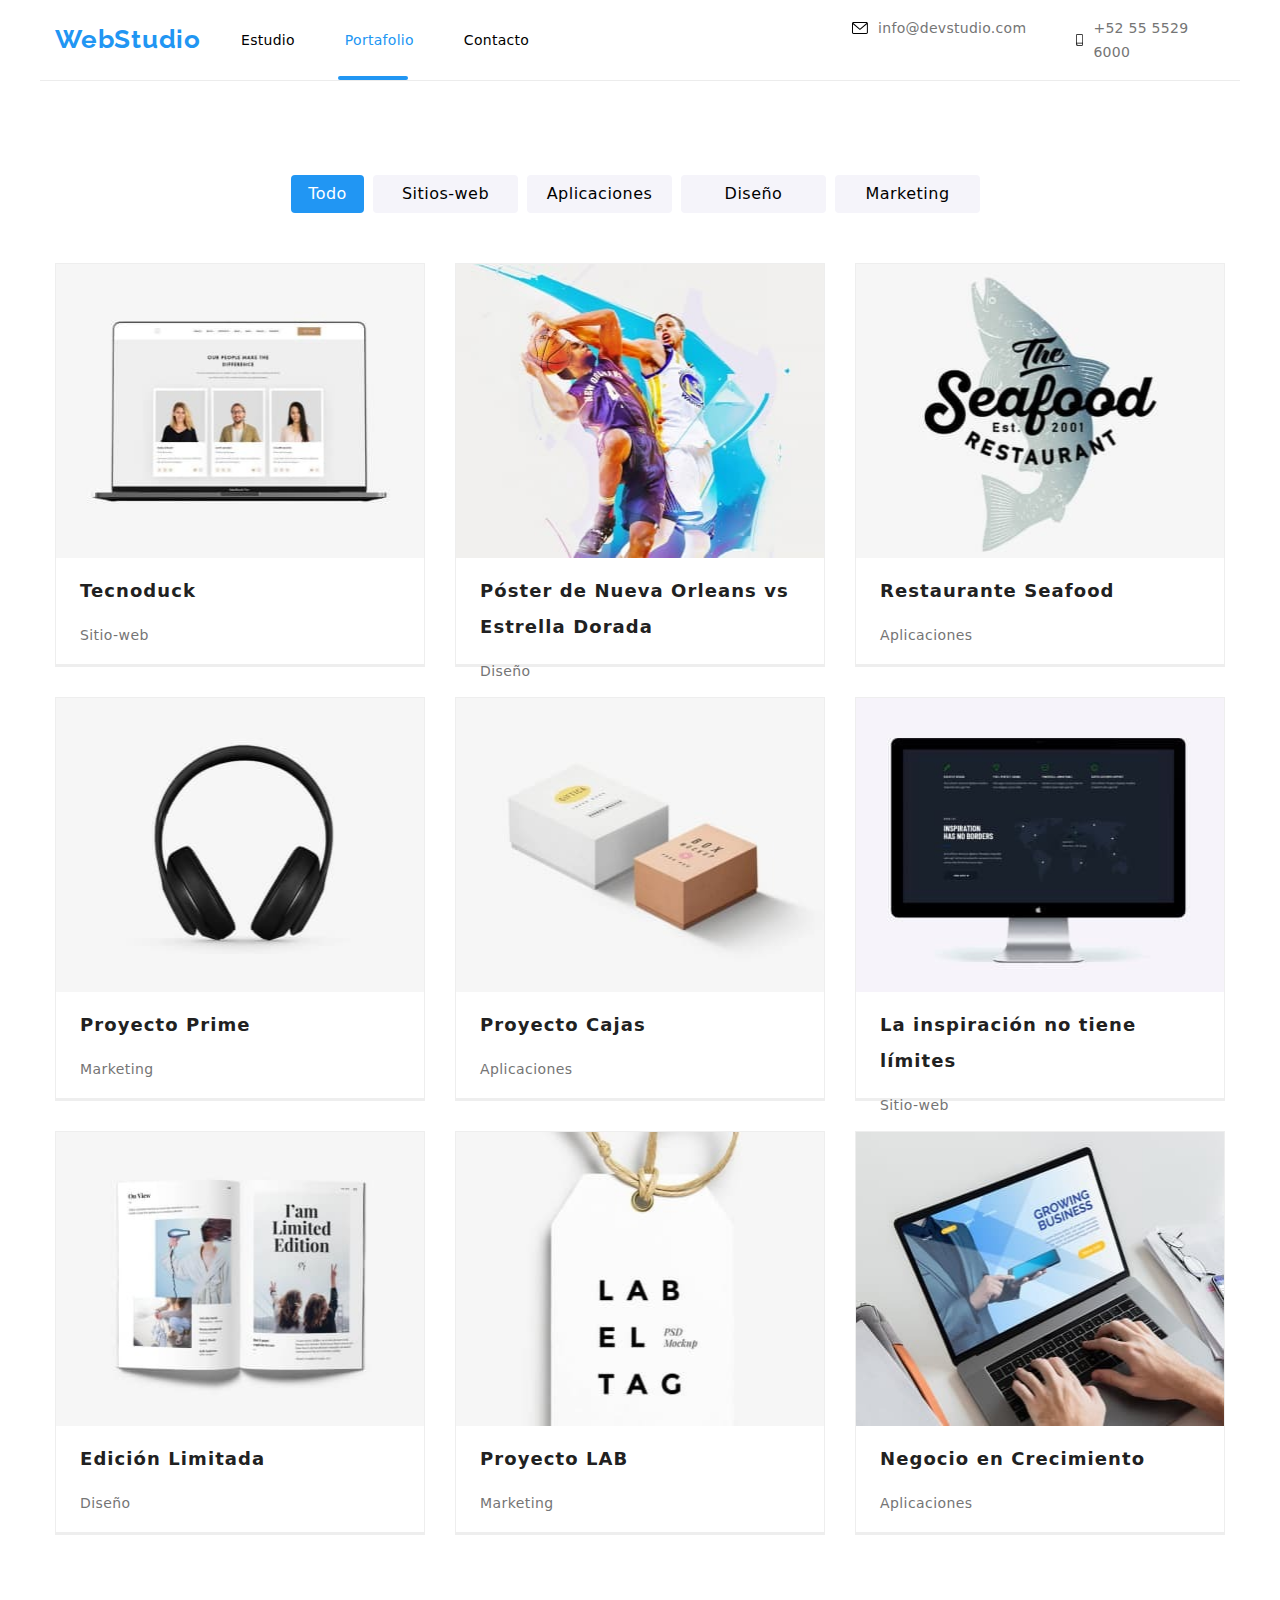
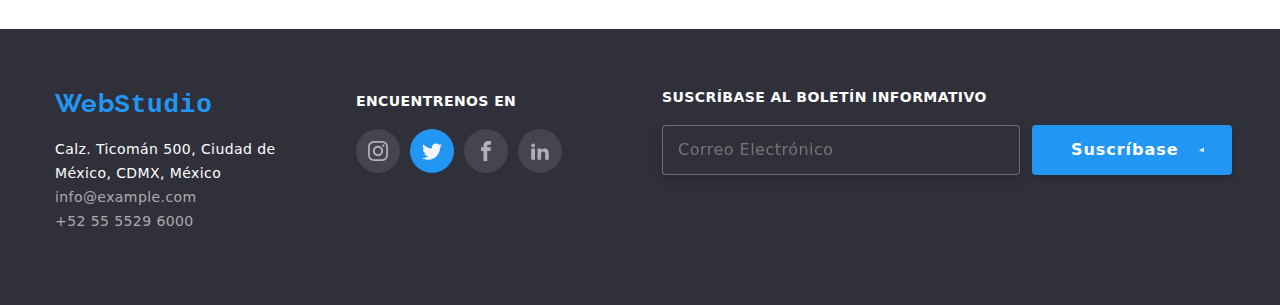
==== commit 2b6c82fa: "nuevos cambios" ====
--- a/portfolio.html
+++ b/portfolio.html
@@ -23,7 +23,7 @@
                     <a class="link-web" href="http://webstudio.com.bo/" target="_blank"
                         title="Ir a pagina">WebStudio</a>
                     <!-- La navegación а otros sitios -->
-                    <ul class="link-nav">
+                    <ul class="link-nav card__portafolio">
                         <li><a href="./index.html">Estudio</a></li>
                         <li class="current"><a href="./portfolio.html">Portafolio</a></li>
                         <li><a href="#">Contacto</a></li>
@@ -46,8 +46,6 @@
                             </svg>+52 55 5529 6000</a>
                     </li>
                 </ul>
-            </section>
-            <section class="border-portafolio">
             </section>
         </div>
     </header>
--- a/css/styles.css
+++ b/css/styles.css
@@ -65,24 +65,26 @@
     color: #2196F3;
 }
 
-.border-principal {
-    width: 48px;
+.card__index::after {
+    content: "";
+    position: absolute;
+    width: 54px;
     height: 4px;
-    margin-left: 200px;
-    top: 76px;
-
-    background: #2196F3;
+    top: 48px;
+    left: 38px;
     border-radius: 2px;
-}
-
-.border-portafolio {
-    width: 78px;
+    background-color: #2196F3;
+}
+
+.card__portafolio::after {
+    content: "";
+    position: absolute;
+    width: 70px;
     height: 4px;
-    margin-left: 295px;
-    top: 0px;
-
-    background: #2196F3;
+    top: 48px;
+    left: 137px;
     border-radius: 2px;
+    background-color: #2196F3;
 }
 
 /* Estilos de svg */
@@ -293,6 +295,7 @@
     display: flex;
     list-style: none;
     margin: auto;
+    position: relative;
 }
 
 .link-nav a {
@@ -425,15 +428,13 @@
     letter-spacing: 0.06em;
     cursor: pointer;
     border-radius: 4px;
-    border: 2px solid var(--brand-color);
+    border: none;
 }
 
 .boton:hover,
 .boton:focus,
 .boton:active {
     box-shadow: 0px 4px 4px rgba(0, 0, 0, 0.15);
-    background: var(--var-color-fondo-hover-focus);
-    color: var(--var-colo-text-hover-focus);
 }
 
 .principal-detalles {
@@ -689,7 +690,7 @@
     text-align: center;
     letter-spacing: 0.03em;
     color: var(--var-colo-text-hover-focus);
-    border: 2px solid var(--brand-color);
+    border: none;
     border-radius: 4px;
     Background: var(--var-color-fondo-hover-focus);
 }
@@ -705,7 +706,7 @@
     font-weight: 500;
     font-size: 16px;
     line-height: 1.625em;
-    border: 2px solid var(--brand-color);
+    border: none;
     border-radius: 4px;
     /* identical to box height, or 162% */
     text-align: center;
@@ -931,6 +932,11 @@
     width: 528px;
     height: 600px;
     margin: auto;
+    opacity: 1;
+    opacity: 1;
+    visibility: visible;
+    transition: transform 250ms cubic-bezier(0.4, 0, 0.2, 1);
+    transition: opacity 250ms cubic-bezier(0.4, 0, 0.2, 1), visibility 250ms cubic-bezier(0.4, 0, 0.2, 1);
 }
 
 .button-modal-close {
@@ -944,11 +950,14 @@
     background: #ffffff;
     cursor: pointer;
     color: #000000;
+    opacity: 1;
+    opacity: 1;
+    visibility: visible;
+    transition: opacity 250ms cubic-bezier(0.4, 0, 0.2, 1), visibility 250ms cubic-bezier(0.4, 0, 0.2, 1);
 }
 
 .button-modal-close:hover {
     fill: var(--var-color-fondo-hover-focus);
-    transition: opacity 250ms cubic-bezier(0.4, 0, 0.2, 1), visibility 250ms cubic-bezier(0.4, 0, 0.2, 1);
 }
 
 .formu {
@@ -985,13 +994,10 @@
     font-style: normal;
     font-weight: 400;
     font-size: 14px;
-    line-height: 24px;
+    line-height: 1.714em;
     /* identical to box height, or 171% */
-
-    letter-spacing: 0.03em;
-
+    letter-spacing: 0.03em;
     color: #757575;
-
 }
 
 .checkbox {
@@ -1010,7 +1016,7 @@
     width: 200px;
     height: 50px;
     border-radius: 4px;
-    border: #2196F3;
+    border: none;
 
     font-style: normal;
     font-weight: 700;
@@ -1037,10 +1043,22 @@
     font-style: normal;
     font-weight: 700;
     font-size: 20px;
-    line-height: 23px;
+    line-height: 1.15em;
     text-align: center;
     letter-spacing: 0.03em;
     color: #212121;
+}
+
+.tex-modal {
+    font-style: normal;
+    font-weight: 400;
+    font-size: 12px;
+    line-height: 1.166em;
+    /* identical to box height */
+
+    letter-spacing: 0.01em;
+
+    color: #757575;
 }
 
 .modal-datos {
@@ -1049,6 +1067,30 @@
     border: 1px solid rgba(33, 33, 33, 0.2);
     border-radius: 4px;
     margin-top: 4px;
+    padding-left: 42px;
+    cursor: pointer;
+
+    font-style: normal;
+    font-weight: 400;
+    font-size: 12px;
+    line-height: 1.166em;
+    letter-spacing: 0.01em;
+    /* color: rgba(117, 117, 117, 0.5); */
+    color: rgba(33, 33, 33, 1);
+}
+
+.form-icons {
+    position: relative;
+}
+
+.icons-form {
+    position: absolute;
+    left: 15px;
+    transform: translateY(-210%);
+}
+
+.modal-datos:hover+.form-icons {
+    fill: #2196F3;
 }
 
 .modal-datos:hover {
@@ -1062,11 +1104,21 @@
     border-radius: 4px;
     margin: 0 auto;
     margin-top: 4px;
+    padding: 12px 16px;
+
+    font-style: normal;
+    font-weight: 400;
+    font-size: 12px;
+    line-height: 1.166em;
+    letter-spacing: 0.01em;
+
+    color: rgba(117, 117, 117, 0.5);
 }
 
 .modal-coment:hover {
     border-color: #2196F3;
 }
+
 
 textarea {
     resize: none;
@@ -1093,14 +1145,14 @@
     background: #2196F3;
     box-shadow: 0px 4px 4px rgba(0, 0, 0, 0.15);
     border-radius: 4px;
-    border: #2196F3;
+    border: none;
     cursor: pointer;
     transition: opacity 250ms cubic-bezier(0.4, 0, 0.2, 1), visibility 250ms cubic-bezier(0.4, 0, 0.2, 1);
 
     font-style: normal;
     font-weight: 700;
     font-size: 16px;
-    line-height: 30px;
+    line-height: 1.875em;
     /* identical to box height, or 188% */
     align-items: center;
     text-align: center;
@@ -1113,6 +1165,7 @@
     width: 358px;
     height: 50px;
     margin-top: 20px;
+    padding: 16px 15px;
 
     border: 1px solid rgba(255, 255, 255, 0.3);
     filter: drop-shadow(0px 4px 4px rgba(0, 0, 0, 0.15));
@@ -1127,7 +1180,7 @@
     font-style: normal;
     font-weight: 400;
     font-size: 16px;
-    line-height: 20px;
+    line-height: 1.25em;
     /* identical to box height, or 125% */
     letter-spacing: 0.03em;
     color: rgba(255, 255, 255, 0.6);
@@ -1139,7 +1192,7 @@
     font-style: normal;
     font-weight: 700;
     font-size: 14px;
-    line-height: 16px;
+    line-height: 1.142em;
     letter-spacing: 0.03em;
     text-transform: uppercase;
     color: #FFFFFF;
